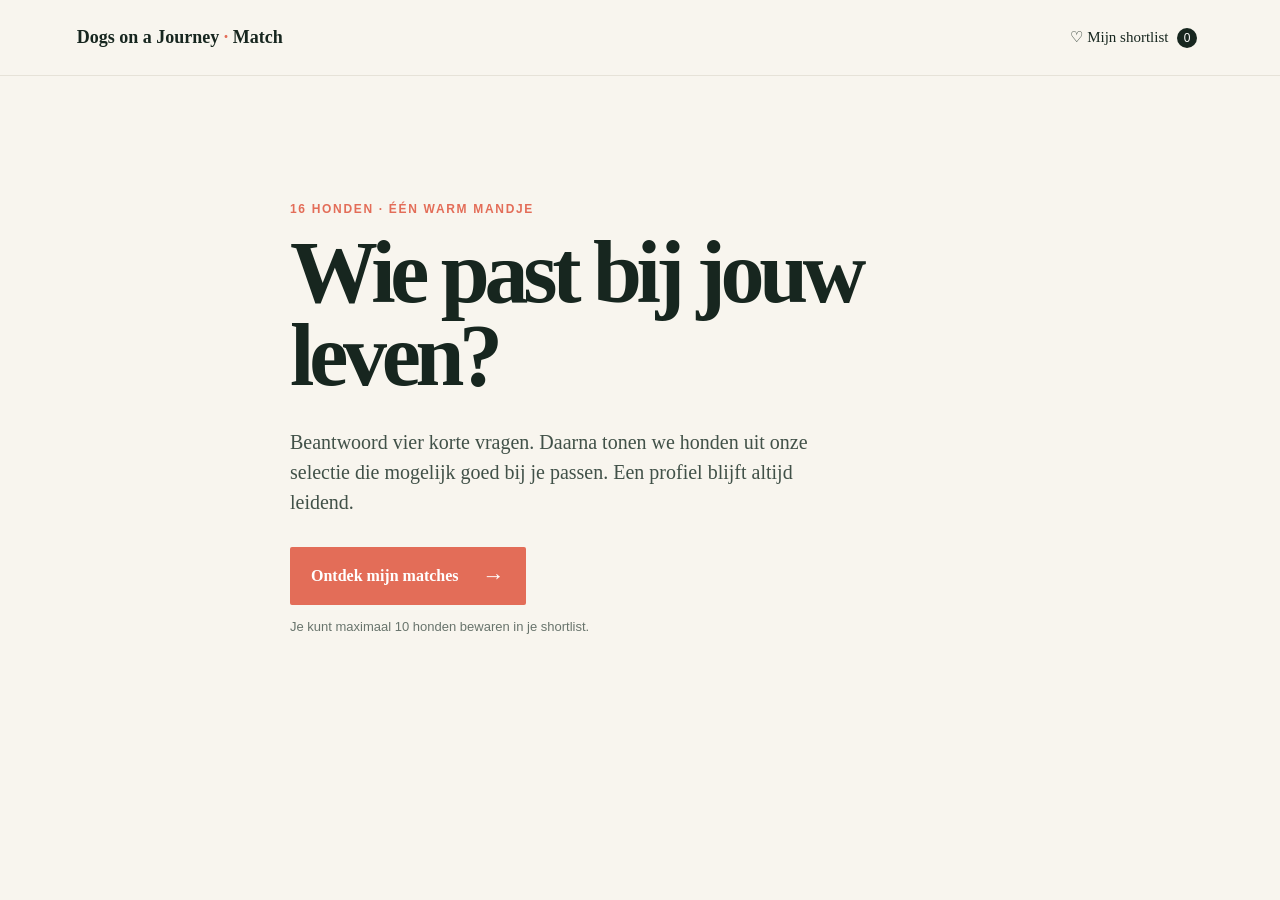
==== index.html @ 75f0b75b "Initial RescueAI Match MVP" ====
<!doctype html>
<html lang="nl">
<head>
  <meta charset="utf-8">
  <meta name="viewport" content="width=device-width, initial-scale=1">
  <title>Vind jouw match · Dogs on a Journey</title>
  <link rel="stylesheet" href="styles.css">
  <link rel="stylesheet" href="card-focus.css">
</head>
<body>
  <header class="site-header">
    <a class="brand" href="#start" aria-label="Dogs on a Journey start">Dogs on a Journey <span>·</span> Match</a>
    <button class="shortlist-button" id="show-shortlist">♡ <span>Mijn shortlist</span> <b id="shortlist-count">0</b></button>
  </header>
  <main id="start">
    <section class="hero" id="welcome">
      <p class="eyebrow">16 honden · één warm mandje</p>
      <h1>Wie past bij jouw leven?</h1>
      <p class="intro">Beantwoord vier korte vragen. Daarna tonen we honden uit onze selectie die mogelijk goed bij je passen. Een profiel blijft altijd leidend.</p>
      <button class="primary" id="begin-quiz">Ontdek mijn matches <span>→</span></button>
      <p class="helper">Je kunt maximaal 10 honden bewaren in je shortlist.</p>
    </section>

    <section class="quiz hidden" id="quiz" aria-live="polite">
      <div class="progress"><span id="progress-label">Vraag 1 van 4</span><div><i id="progress-fill"></i></div></div>
      <p class="eyebrow">Jouw situatie</p>
      <h2 id="question-title"></h2>
      <p id="question-help"></p>
      <div class="answer-grid" id="answer-grid"></div>
    </section>

    <section class="deck-section hidden" id="deck-section">
      <div class="deck-topline"><p class="eyebrow">Jouw mogelijke matches</p><button class="text-button" id="restart">Pas antwoorden aan</button></div>
      <p class="deck-note">Een hartje bewaart een hond. Tik op de kaart voor alle bekende informatie.</p>
      <article class="dog-card" id="dog-card" tabindex="0" role="button" aria-label="Open hondenprofiel">
        <img id="dog-image" alt="">
        <div class="card-shade"></div>
        <div class="card-copy"><span class="match-badge" id="match-badge"></span><h2 id="dog-name"></h2><p id="dog-facts"></p><p class="dog-note" id="dog-note"></p></div>
      </article>
      <div class="actions" aria-label="Kaartacties"><button class="round pass" id="pass" aria-label="Overslaan">×</button><button class="round details" id="details" aria-label="Bekijk details">i</button><button class="round like" id="like" aria-label="Bewaar in shortlist">♡</button></div>
      <p class="counter" id="card-counter"></p>
    </section>

    <section class="empty hidden" id="empty-state"><p class="eyebrow">Einde van de selectie</p><h2>Je hebt alle mogelijke matches gezien.</h2><p>Bekijk je shortlist, pas je antwoorden aan, of probeer het later nog eens.</p><button class="primary" id="open-shortlist">Bekijk mijn shortlist</button></section>
  </main>

  <dialog id="dog-dialog"><button class="close" id="close-dialog" aria-label="Sluiten">×</button><img id="dialog-image" alt=""><div class="dialog-content"><p class="eyebrow" id="dialog-country"></p><h2 id="dialog-name"></h2><p id="dialog-facts"></p><p class="dialog-note" id="dialog-note"></p><p class="disclaimer">Deze samenvatting bevat alleen dossierinformatie. Lees altijd het volledige profiel en neem bij twijfel contact op.</p><a class="primary full" id="profile-link" target="_blank" rel="noreferrer">Bekijk volledig profiel <span>↗</span></a><a class="secondary full" id="apply-link" target="_blank" rel="noreferrer">Aanvragen voor adoptie</a></div></dialog>

  <dialog id="shortlist-dialog"><button class="close" id="close-shortlist" aria-label="Sluiten">×</button><div class="shortlist-content"><p class="eyebrow">Jouw selectie</p><h2>Mijn shortlist</h2><p id="shortlist-message">Je hebt nog geen honden bewaard.</p><div id="shortlist-list"></div></div></dialog>
  <script src="dogs-data.js"></script>
  <script src="app.js"></script>
</body>
</html>
---- styles.css ----
:root{--ink:#17261f;--cream:#f8f5ee;--paper:#fffdf8;--coral:#e36d58;--sage:#dce5d6;--gold:#f1cf87;--muted:#68746c;--line:#e6e2d8}*{box-sizing:border-box}body{margin:0;background:var(--cream);color:var(--ink);font-family:Georgia,'Times New Roman',serif}button,a{font:inherit}button{cursor:pointer}.hidden{display:none!important}.site-header{height:76px;padding:0 clamp(24px,6vw,88px);display:flex;align-items:center;justify-content:space-between;border-bottom:1px solid var(--line);background:rgba(248,245,238,.9);position:sticky;top:0;z-index:5;backdrop-filter:blur(10px)}.brand{font-size:18px;font-weight:bold;color:var(--ink);text-decoration:none}.brand span{color:var(--coral)}.shortlist-button{background:transparent;border:0;color:var(--ink);font-size:15px}.shortlist-button b{display:inline-grid;place-items:center;background:var(--ink);color:#fff;border-radius:50%;font:12px Arial;width:20px;height:20px;margin-left:5px}.hero,.quiz,.deck-section,.empty{width:min(700px,calc(100% - 40px));margin:0 auto}.hero{padding:clamp(74px,14vh,150px) 0 100px}.eyebrow{font:700 12px Arial,sans-serif;text-transform:uppercase;letter-spacing:.14em;color:var(--coral);margin:0 0 16px}.hero h1{font-size:clamp(52px,10vw,88px);line-height:.94;letter-spacing:-.06em;margin:0;max-width:610px}.intro{font:20px/1.5 Georgia,serif;max-width:570px;margin:30px 0;color:#415148}.primary,.secondary{display:inline-flex;align-items:center;justify-content:center;gap:24px;border:0;padding:16px 21px;background:var(--coral);color:white;text-decoration:none;font-weight:bold;border-radius:2px}.primary span{font-size:22px}.helper{font:13px Arial,sans-serif;color:var(--muted);margin-top:14px}.quiz{padding:65px 0}.quiz h2{font-size:clamp(34px,6vw,56px);line-height:1;margin:0 0 12px;letter-spacing:-.04em}.quiz>p:not(.eyebrow){font-size:18px;color:var(--muted);margin:0 0 30px}.progress{display:flex;align-items:center;gap:14px;font:12px Arial,sans-serif;color:var(--muted);margin-bottom:45px}.progress>div{height:4px;background:#e3dfd4;flex:1}.progress i{display:block;background:var(--coral);height:100%;transition:width .25s}.answer-grid{display:grid;grid-template-columns:repeat(2,1fr);gap:12px}.answer-grid button{min-height:92px;text-align:left;border:1px solid var(--line);border-radius:4px;background:var(--paper);padding:16px;font-size:17px;color:var(--ink);transition:.15s}.answer-grid button:hover,.answer-grid button:focus{border-color:var(--coral);transform:translateY(-2px)}.deck-section{padding:42px 0 60px}.deck-topline{display:flex;justify-content:space-between;align-items:center}.text-button{background:transparent;border:0;text-decoration:underline;font:14px Arial;color:var(--muted)}.deck-note{font-size:15px;color:var(--muted);margin:0 0 18px}.dog-card{height:min(64vh,630px);min-height:430px;border-radius:14px;overflow:hidden;position:relative;background:var(--sage);box-shadow:0 18px 45px rgba(26,37,29,.14);cursor:pointer}.dog-card img{width:100%;height:100%;object-fit:cover}.card-shade{position:absolute;inset:0;background:linear-gradient(transparent 35%,rgba(11,22,16,.82))}.card-copy{position:absolute;bottom:0;color:white;padding:28px;width:100%}.match-badge{display:inline-block;background:#f8f5ee;color:var(--ink);padding:6px 9px;font:700 11px Arial;border-radius:20px;margin-bottom:11px}.card-copy h2{font-size:48px;line-height:1;margin:0;letter-spacing:-.04em}.card-copy p{margin:8px 0 0;font-size:17px}.card-copy .dog-note{font:14px Arial;line-height:1.4;max-width:520px;opacity:.94}.actions{display:flex;justify-content:center;gap:20px;margin:22px 0 10px}.round{width:58px;height:58px;border-radius:50%;border:1px solid var(--line);background:var(--paper);font:31px Arial;color:var(--ink);box-shadow:0 4px 12px rgba(0,0,0,.08)}.round.like{color:var(--coral);font-size:32px}.round.details{font:22px Georgia;color:#526b5b}.counter{text-align:center;font:13px Arial;color:var(--muted)}.empty{text-align:center;padding:90px 0}.empty h2{font-size:43px;letter-spacing:-.04em}.empty p:not(.eyebrow){color:var(--muted);font-size:18px}.full{width:100%;margin-top:10px}.secondary{background:transparent;color:var(--ink);border:1px solid var(--ink)}dialog{border:0;padding:0;max-width:min(720px,calc(100% - 30px));background:var(--paper);color:var(--ink);box-shadow:0 20px 80px rgba(0,0,0,.25)}dialog::backdrop{background:rgba(18,31,23,.6);backdrop-filter:blur(3px)}.close{position:absolute;right:14px;top:14px;z-index:1;background:var(--paper);border:0;border-radius:50%;width:36px;height:36px;font:26px Arial}.dialog-content{padding:25px 28px 30px}.dialog-content h2,.shortlist-content h2{font-size:44px;margin:0 0 10px;letter-spacing:-.04em}.dialog-content>p:not(.eyebrow){font-size:17px;line-height:1.45}.dialog-content img,dialog>img{width:100%;height:310px;object-fit:cover}.dialog-note{color:#3f5047}.disclaimer{border-left:3px solid var(--gold);padding-left:12px;font:13px/1.5 Arial!important;color:var(--muted)}.shortlist-content{padding:42px 30px;min-width:min(570px,calc(100vw - 30px))}.shortlist-item{display:grid;grid-template-columns:90px 1fr auto;gap:14px;align-items:center;border-top:1px solid var(--line);padding:12px 0}.shortlist-item img{width:90px;height:70px;object-fit:cover;border-radius:3px}.shortlist-item h3{margin:0;font-size:22px}.shortlist-item p{font:13px Arial;color:var(--muted);margin:4px 0}.shortlist-item button{border:0;background:transparent;text-decoration:underline;color:var(--muted);font:13px Arial}@media(max-width:560px){.site-header{height:64px;padding:0 20px}.brand{font-size:15px}.shortlist-button span{display:none}.hero{padding:75px 0}.hero h1{font-size:58px}.answer-grid{grid-template-columns:1fr}.dog-card{height:57vh;min-height:410px}.card-copy h2{font-size:42px}.card-copy{padding:20px}.shortlist-content{min-width:0;width:calc(100vw - 30px)}}
---- card-focus.css ----
/* Explicit card frames for portrait photos, verified against the wide card. */
.dog-card img[data-dog="azra"] { object-position: center 23% !important; }
.dog-card img[data-dog="beanie"] { object-position: center top !important; }
.dog-card img[data-dog="cara"] { object-position: center 18% !important; }
.dog-card img[data-dog="chewy"] { object-position: center 8% !important; }
.dog-card img[data-dog="molly"] { object-position: center 12% !important; }
.dog-card img[data-dog="soul"] { object-position: center 8% !important; }
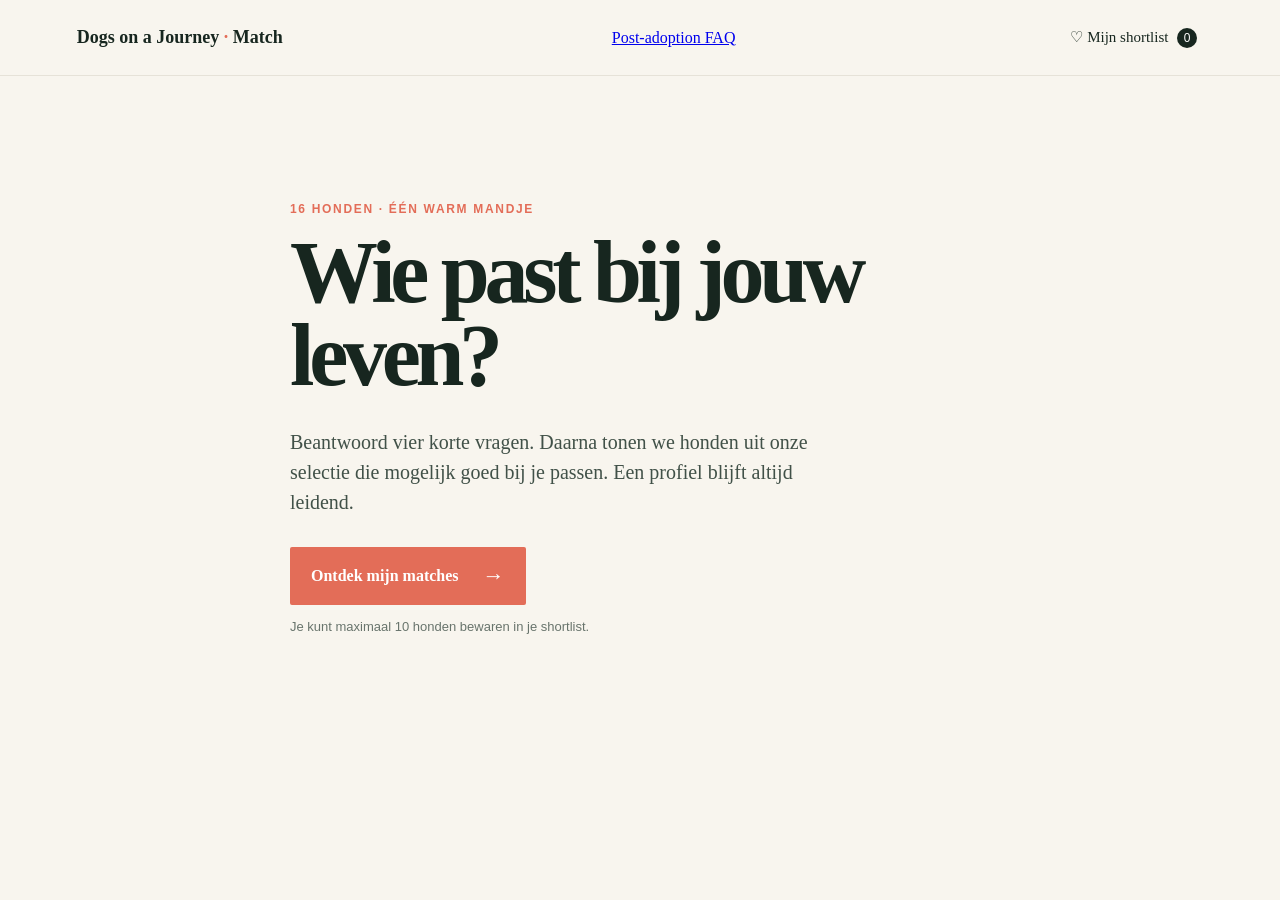
==== commit b0497f83: "Update index.html" ====
--- a/index.html
+++ b/index.html
@@ -10,6 +10,7 @@
 <body>
   <header class="site-header">
     <a class="brand" href="#start" aria-label="Dogs on a Journey start">Dogs on a Journey <span>·</span> Match</a>
+    <a class="faq-link" href="faq.html">Post-adoption FAQ</a>
     <button class="shortlist-button" id="show-shortlist">♡ <span>Mijn shortlist</span> <b id="shortlist-count">0</b></button>
   </header>
   <main id="start">
